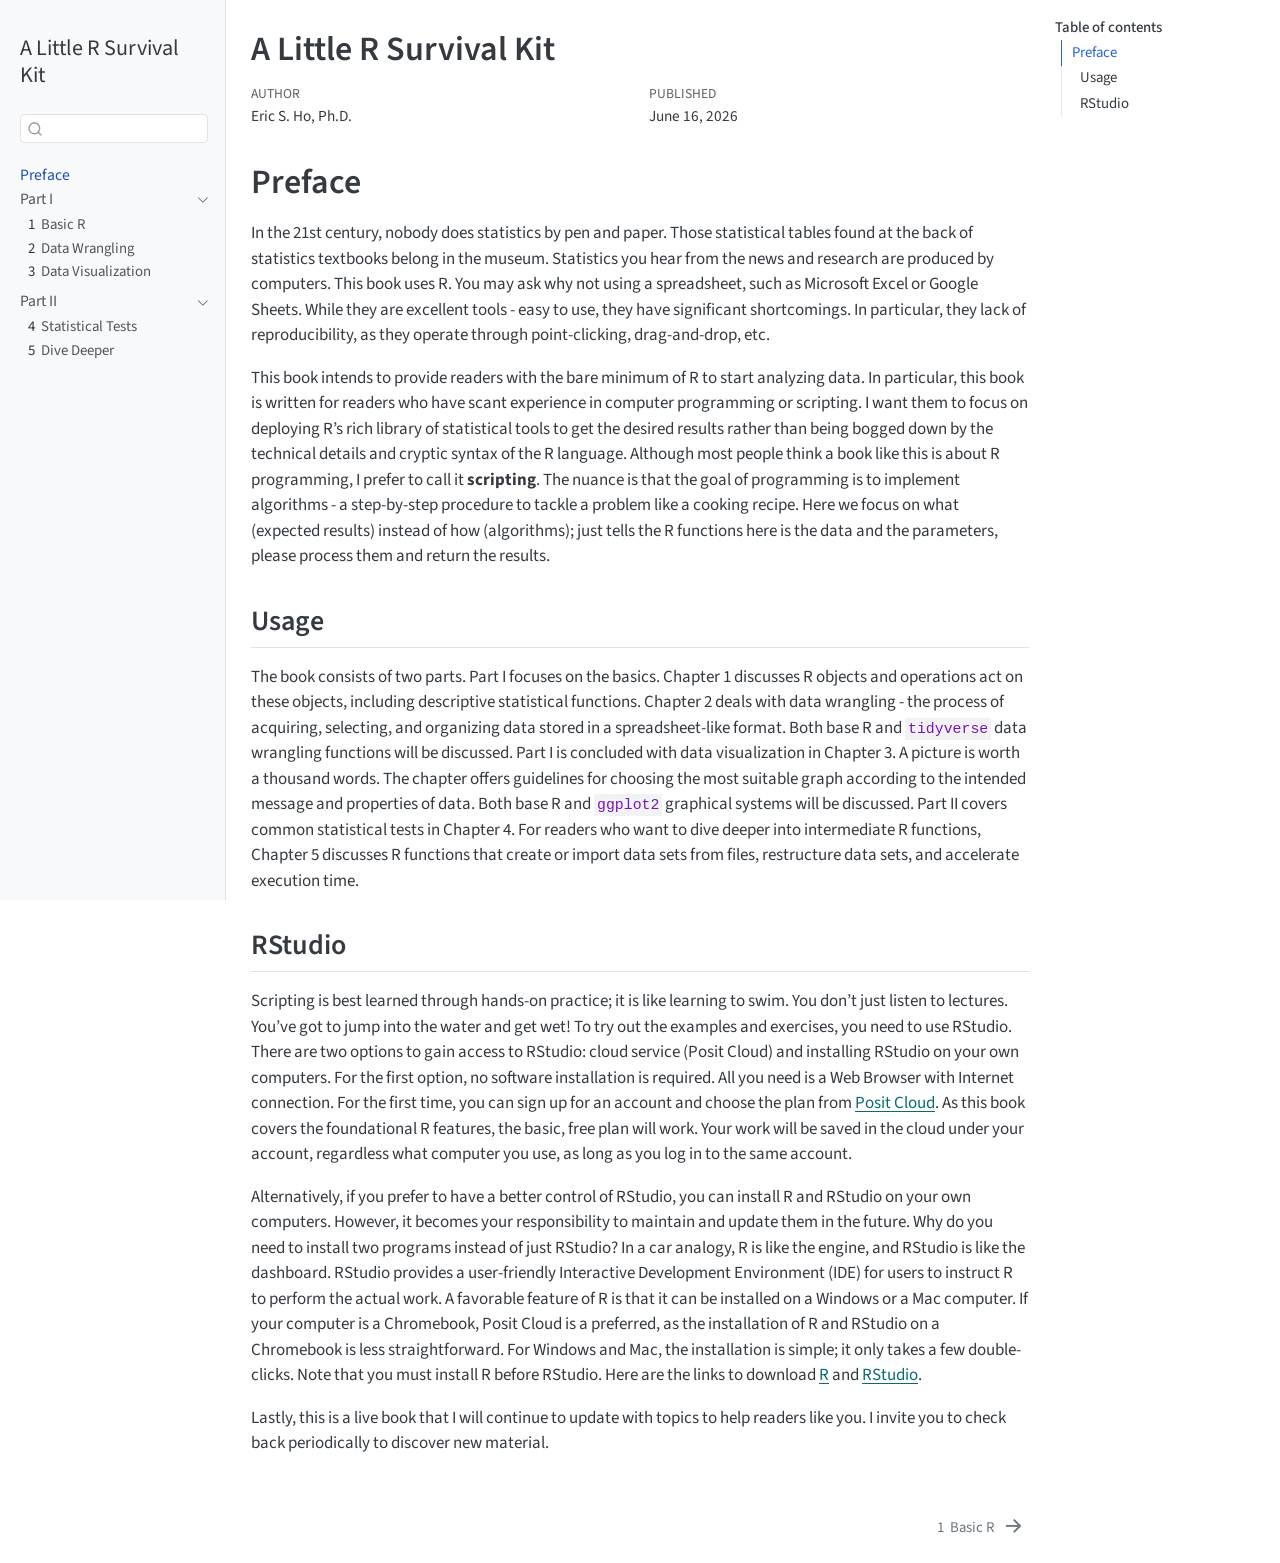
==== docs/index.html @ 144748a4 "Upate chapter 1" ====
<!DOCTYPE html>
<html xmlns="http://www.w3.org/1999/xhtml" lang="en" xml:lang="en"><head>

<meta charset="utf-8">
<meta name="generator" content="quarto-1.8.27">

<meta name="viewport" content="width=device-width, initial-scale=1.0, user-scalable=yes">

<meta name="author" content="Eric S. Ho, Ph.D.">
<meta name="dcterms.date" content="2026-06-16">

<title>A Little R Survival Kit</title>
<style>
code{white-space: pre-wrap;}
span.smallcaps{font-variant: small-caps;}
div.columns{display: flex; gap: min(4vw, 1.5em);}
div.column{flex: auto; overflow-x: auto;}
div.hanging-indent{margin-left: 1.5em; text-indent: -1.5em;}
ul.task-list{list-style: none;}
ul.task-list li input[type="checkbox"] {
  width: 0.8em;
  margin: 0 0.8em 0.2em -1em; /* quarto-specific, see https://github.com/quarto-dev/quarto-cli/issues/4556 */ 
  vertical-align: middle;
}
</style>


<script src="site_libs/quarto-nav/quarto-nav.js"></script>
<script src="site_libs/quarto-nav/headroom.min.js"></script>
<script src="site_libs/clipboard/clipboard.min.js"></script>
<script src="site_libs/quarto-search/autocomplete.umd.js"></script>
<script src="site_libs/quarto-search/fuse.min.js"></script>
<script src="site_libs/quarto-search/quarto-search.js"></script>
<meta name="quarto:offset" content="./">
<link href="./01_Part1_Basic_R.html" rel="next">
<script src="site_libs/quarto-html/quarto.js" type="module"></script>
<script src="site_libs/quarto-html/tabsets/tabsets.js" type="module"></script>
<script src="site_libs/quarto-html/axe/axe-check.js" type="module"></script>
<script src="site_libs/quarto-html/popper.min.js"></script>
<script src="site_libs/quarto-html/tippy.umd.min.js"></script>
<script src="site_libs/quarto-html/anchor.min.js"></script>
<link href="site_libs/quarto-html/tippy.css" rel="stylesheet">
<link href="site_libs/quarto-html/quarto-syntax-highlighting-ed96de9b727972fe78a7b5d16c58bf87.css" rel="stylesheet" id="quarto-text-highlighting-styles">
<script src="site_libs/bootstrap/bootstrap.min.js"></script>
<link href="site_libs/bootstrap/bootstrap-icons.css" rel="stylesheet">
<link href="site_libs/bootstrap/bootstrap-d2a895b5cbb91adc99485585edf1e91f.min.css" rel="stylesheet" append-hash="true" id="quarto-bootstrap" data-mode="light">
<script id="quarto-search-options" type="application/json">{
  "location": "sidebar",
  "copy-button": false,
  "collapse-after": 3,
  "panel-placement": "start",
  "type": "textbox",
  "limit": 50,
  "keyboard-shortcut": [
    "f",
    "/",
    "s"
  ],
  "show-item-context": false,
  "language": {
    "search-no-results-text": "No results",
    "search-matching-documents-text": "matching documents",
    "search-copy-link-title": "Copy link to search",
    "search-hide-matches-text": "Hide additional matches",
    "search-more-match-text": "more match in this document",
    "search-more-matches-text": "more matches in this document",
    "search-clear-button-title": "Clear",
    "search-text-placeholder": "",
    "search-detached-cancel-button-title": "Cancel",
    "search-submit-button-title": "Submit",
    "search-label": "Search"
  }
}</script>


<link rel="stylesheet" href="style.css">
</head>

<body class="nav-sidebar docked quarto-light">

<div id="quarto-search-results"></div>
  <header id="quarto-header" class="headroom fixed-top">
  <nav class="quarto-secondary-nav">
    <div class="container-fluid d-flex">
      <button type="button" class="quarto-btn-toggle btn" data-bs-toggle="collapse" role="button" data-bs-target=".quarto-sidebar-collapse-item" aria-controls="quarto-sidebar" aria-expanded="false" aria-label="Toggle sidebar navigation" onclick="if (window.quartoToggleHeadroom) { window.quartoToggleHeadroom(); }">
        <i class="bi bi-layout-text-sidebar-reverse"></i>
      </button>
        <nav class="quarto-page-breadcrumbs" aria-label="breadcrumb"><ol class="breadcrumb"><li class="breadcrumb-item"><a href="./index.html">Preface</a></li></ol></nav>
        <a class="flex-grow-1" role="navigation" data-bs-toggle="collapse" data-bs-target=".quarto-sidebar-collapse-item" aria-controls="quarto-sidebar" aria-expanded="false" aria-label="Toggle sidebar navigation" onclick="if (window.quartoToggleHeadroom) { window.quartoToggleHeadroom(); }">      
        </a>
      <button type="button" class="btn quarto-search-button" aria-label="Search" onclick="window.quartoOpenSearch();">
        <i class="bi bi-search"></i>
      </button>
    </div>
  </nav>
</header>
<!-- content -->
<div id="quarto-content" class="quarto-container page-columns page-rows-contents page-layout-article">
<!-- sidebar -->
  <nav id="quarto-sidebar" class="sidebar collapse collapse-horizontal quarto-sidebar-collapse-item sidebar-navigation docked overflow-auto">
    <div class="pt-lg-2 mt-2 text-left sidebar-header">
    <div class="sidebar-title mb-0 py-0">
      <a href="./">A Little R Survival Kit</a> 
    </div>
      </div>
        <div class="mt-2 flex-shrink-0 align-items-center">
        <div class="sidebar-search">
        <div id="quarto-search" class="" title="Search"></div>
        </div>
        </div>
    <div class="sidebar-menu-container"> 
    <ul class="list-unstyled mt-1">
        <li class="sidebar-item">
  <div class="sidebar-item-container"> 
  <a href="./index.html" class="sidebar-item-text sidebar-link active">
 <span class="menu-text">Preface</span></a>
  </div>
</li>
        <li class="sidebar-item sidebar-item-section">
      <div class="sidebar-item-container"> 
            <a class="sidebar-item-text sidebar-link text-start" data-bs-toggle="collapse" data-bs-target="#quarto-sidebar-section-1" role="navigation" aria-expanded="true">
 <span class="menu-text">Part I</span></a>
          <a class="sidebar-item-toggle text-start" data-bs-toggle="collapse" data-bs-target="#quarto-sidebar-section-1" role="navigation" aria-expanded="true" aria-label="Toggle section">
            <i class="bi bi-chevron-right ms-2"></i>
          </a> 
      </div>
      <ul id="quarto-sidebar-section-1" class="collapse list-unstyled sidebar-section depth1 show">  
          <li class="sidebar-item">
  <div class="sidebar-item-container"> 
  <a href="./01_Part1_Basic_R.html" class="sidebar-item-text sidebar-link">
 <span class="menu-text"><span class="chapter-number">1</span>&nbsp; <span class="chapter-title">Basic R</span></span></a>
  </div>
</li>
          <li class="sidebar-item">
  <div class="sidebar-item-container"> 
  <a href="./02_Data_Wrangling.html" class="sidebar-item-text sidebar-link">
 <span class="menu-text"><span class="chapter-number">2</span>&nbsp; <span class="chapter-title">Data Wrangling</span></span></a>
  </div>
</li>
          <li class="sidebar-item">
  <div class="sidebar-item-container"> 
  <a href="./03_Data_Visualization.html" class="sidebar-item-text sidebar-link">
 <span class="menu-text"><span class="chapter-number">3</span>&nbsp; <span class="chapter-title">Data Visualization</span></span></a>
  </div>
</li>
      </ul>
  </li>
        <li class="sidebar-item sidebar-item-section">
      <div class="sidebar-item-container"> 
            <a class="sidebar-item-text sidebar-link text-start" data-bs-toggle="collapse" data-bs-target="#quarto-sidebar-section-2" role="navigation" aria-expanded="true">
 <span class="menu-text">Part II</span></a>
          <a class="sidebar-item-toggle text-start" data-bs-toggle="collapse" data-bs-target="#quarto-sidebar-section-2" role="navigation" aria-expanded="true" aria-label="Toggle section">
            <i class="bi bi-chevron-right ms-2"></i>
          </a> 
      </div>
      <ul id="quarto-sidebar-section-2" class="collapse list-unstyled sidebar-section depth1 show">  
          <li class="sidebar-item">
  <div class="sidebar-item-container"> 
  <a href="./04_Statistical_Tests.html" class="sidebar-item-text sidebar-link">
 <span class="menu-text"><span class="chapter-number">4</span>&nbsp; <span class="chapter-title">Statistical Tests</span></span></a>
  </div>
</li>
          <li class="sidebar-item">
  <div class="sidebar-item-container"> 
  <a href="./05_Dive_Deeper.html" class="sidebar-item-text sidebar-link">
 <span class="menu-text"><span class="chapter-number">5</span>&nbsp; <span class="chapter-title">Dive Deeper</span></span></a>
  </div>
</li>
      </ul>
  </li>
    </ul>
    </div>
</nav>
<div id="quarto-sidebar-glass" class="quarto-sidebar-collapse-item" data-bs-toggle="collapse" data-bs-target=".quarto-sidebar-collapse-item"></div>
<!-- margin-sidebar -->
    <div id="quarto-margin-sidebar" class="sidebar margin-sidebar">
        <nav id="TOC" role="doc-toc" class="toc-active">
    <h2 id="toc-title">Table of contents</h2>
   
  <ul>
  <li><a href="#preface" id="toc-preface" class="nav-link active" data-scroll-target="#preface">Preface</a>
  <ul class="collapse">
  <li><a href="#usage" id="toc-usage" class="nav-link" data-scroll-target="#usage">Usage</a></li>
  <li><a href="#rstudio" id="toc-rstudio" class="nav-link" data-scroll-target="#rstudio">RStudio</a></li>
  </ul></li>
  </ul>
</nav>
    </div>
<!-- main -->
<main class="content" id="quarto-document-content">

<header id="title-block-header" class="quarto-title-block default">
<div class="quarto-title">
<h1 class="title">A Little R Survival Kit</h1>
</div>



<div class="quarto-title-meta">

    <div>
    <div class="quarto-title-meta-heading">Author</div>
    <div class="quarto-title-meta-contents">
             <p>Eric S. Ho, Ph.D. </p>
          </div>
  </div>
    
    <div>
    <div class="quarto-title-meta-heading">Published</div>
    <div class="quarto-title-meta-contents">
      <p class="date">June 16, 2026</p>
    </div>
  </div>
  
    
  </div>
  


</header>


<section id="preface" class="level1 unnumbered">
<h1 class="unnumbered">Preface</h1>
<p>In the 21st century, nobody does statistics by pen and paper. Those statistical tables found at the back of statistics textbooks belong in the museum. Statistics you hear from the news and research are produced by computers. This book uses R. You may ask why not using a spreadsheet, such as Microsoft Excel or Google Sheets. While they are excellent tools - easy to use, they have significant shortcomings. In particular, they lack of reproducibility, as they operate through point-clicking, drag-and-drop, etc.</p>
<p>This book intends to provide readers with the bare minimum of R to start analyzing data. In particular, this book is written for readers who have scant experience in computer programming or scripting. I want them to focus on deploying R’s rich library of statistical tools to get the desired results rather than being bogged down by the technical details and cryptic syntax of the R language. Although most people think a book like this is about R programming, I prefer to call it <strong>scripting</strong>. The nuance is that the goal of programming is to implement algorithms - a step-by-step procedure to tackle a problem like a cooking recipe. Here we focus on what (expected results) instead of how (algorithms); just tells the R functions here is the data and the parameters, please process them and return the results.</p>
<section id="usage" class="level2 unnumbered">
<h2 class="unnumbered anchored" data-anchor-id="usage">Usage</h2>
<p>The book consists of two parts. Part I focuses on the basics. Chapter 1 discusses R objects and operations act on these objects, including descriptive statistical functions. Chapter 2 deals with data wrangling - the process of acquiring, selecting, and organizing data stored in a spreadsheet-like format. Both base R and <code>tidyverse</code> data wrangling functions will be discussed. Part I is concluded with data visualization in Chapter 3. A picture is worth a thousand words. The chapter offers guidelines for choosing the most suitable graph according to the intended message and properties of data. Both base R and <code>ggplot2</code> graphical systems will be discussed. Part II covers common statistical tests in Chapter 4. For readers who want to dive deeper into intermediate R functions, Chapter 5 discusses R functions that create or import data sets from files, restructure data sets, and accelerate execution time.</p>
</section>
<section id="rstudio" class="level2 unnumbered">
<h2 class="unnumbered anchored" data-anchor-id="rstudio">RStudio</h2>
<p>Scripting is best learned through hands-on practice; it is like learning to swim. You don’t just listen to lectures. You’ve got to jump into the water and get wet! To try out the examples and exercises, you need to use RStudio. There are two options to gain access to RStudio: cloud service (Posit Cloud) and installing RStudio on your own computers. For the first option, no software installation is required. All you need is a Web Browser with Internet connection. For the first time, you can sign up for an account and choose the plan from <a href="https://posit.cloud/plans?utm_source=Website&amp;utm_medium=IDE_Download">Posit Cloud</a>. As this book covers the foundational R features, the basic, free plan will work. Your work will be saved in the cloud under your account, regardless what computer you use, as long as you log in to the same account.</p>
<p>Alternatively, if you prefer to have a better control of RStudio, you can install R and RStudio on your own computers. However, it becomes your responsibility to maintain and update them in the future. Why do you need to install two programs instead of just RStudio? In a car analogy, R is like the engine, and RStudio is like the dashboard. RStudio provides a user-friendly Interactive Development Environment (IDE) for users to instruct R to perform the actual work. A favorable feature of R is that it can be installed on a Windows or a Mac computer. If your computer is a Chromebook, Posit Cloud is a preferred, as the installation of R and RStudio on a Chromebook is less straightforward. For Windows and Mac, the installation is simple; it only takes a few double-clicks. Note that you must install R before RStudio. Here are the links to download <a href="https://cran.r-project.org/">R</a> and <a href="https://posit.co/download/rstudio-desktop/">RStudio</a>.</p>
<p>Lastly, this is a live book that I will continue to update with topics to help readers like you. I invite you to check back periodically to discover new material.</p>
<!--
Must include the follow R block; otherwise BookDown Build will not create missing files, e.g., packages.bib.
-->
<!-- to turn on verbose debugging -->


</section>
</section>

</main> <!-- /main -->
<script id="quarto-html-after-body" type="application/javascript">
  window.document.addEventListener("DOMContentLoaded", function (event) {
    const icon = "";
    const anchorJS = new window.AnchorJS();
    anchorJS.options = {
      placement: 'right',
      icon: icon
    };
    anchorJS.add('.anchored');
    const isCodeAnnotation = (el) => {
      for (const clz of el.classList) {
        if (clz.startsWith('code-annotation-')) {                     
          return true;
        }
      }
      return false;
    }
    const onCopySuccess = function(e) {
      // button target
      const button = e.trigger;
      // don't keep focus
      button.blur();
      // flash "checked"
      button.classList.add('code-copy-button-checked');
      var currentTitle = button.getAttribute("title");
      button.setAttribute("title", "Copied!");
      let tooltip;
      if (window.bootstrap) {
        button.setAttribute("data-bs-toggle", "tooltip");
        button.setAttribute("data-bs-placement", "left");
        button.setAttribute("data-bs-title", "Copied!");
        tooltip = new bootstrap.Tooltip(button, 
          { trigger: "manual", 
            customClass: "code-copy-button-tooltip",
            offset: [0, -8]});
        tooltip.show();    
      }
      setTimeout(function() {
        if (tooltip) {
          tooltip.hide();
          button.removeAttribute("data-bs-title");
          button.removeAttribute("data-bs-toggle");
          button.removeAttribute("data-bs-placement");
        }
        button.setAttribute("title", currentTitle);
        button.classList.remove('code-copy-button-checked');
      }, 1000);
      // clear code selection
      e.clearSelection();
    }
    const getTextToCopy = function(trigger) {
      const outerScaffold = trigger.parentElement.cloneNode(true);
      const codeEl = outerScaffold.querySelector('code');
      for (const childEl of codeEl.children) {
        if (isCodeAnnotation(childEl)) {
          childEl.remove();
        }
      }
      return codeEl.innerText;
    }
    const clipboard = new window.ClipboardJS('.code-copy-button:not([data-in-quarto-modal])', {
      text: getTextToCopy
    });
    clipboard.on('success', onCopySuccess);
    if (window.document.getElementById('quarto-embedded-source-code-modal')) {
      const clipboardModal = new window.ClipboardJS('.code-copy-button[data-in-quarto-modal]', {
        text: getTextToCopy,
        container: window.document.getElementById('quarto-embedded-source-code-modal')
      });
      clipboardModal.on('success', onCopySuccess);
    }
      var localhostRegex = new RegExp(/^(?:http|https):\/\/localhost\:?[0-9]*\//);
      var mailtoRegex = new RegExp(/^mailto:/);
        var filterRegex = new RegExp('/' + window.location.host + '/');
      var isInternal = (href) => {
          return filterRegex.test(href) || localhostRegex.test(href) || mailtoRegex.test(href);
      }
      // Inspect non-navigation links and adorn them if external
     var links = window.document.querySelectorAll('a[href]:not(.nav-link):not(.navbar-brand):not(.toc-action):not(.sidebar-link):not(.sidebar-item-toggle):not(.pagination-link):not(.no-external):not([aria-hidden]):not(.dropdown-item):not(.quarto-navigation-tool):not(.about-link)');
      for (var i=0; i<links.length; i++) {
        const link = links[i];
        if (!isInternal(link.href)) {
          // undo the damage that might have been done by quarto-nav.js in the case of
          // links that we want to consider external
          if (link.dataset.originalHref !== undefined) {
            link.href = link.dataset.originalHref;
          }
            // target, if specified
            link.setAttribute("target", "_blank");
            if (link.getAttribute("rel") === null) {
              link.setAttribute("rel", "noopener");
            }
        }
      }
    function tippyHover(el, contentFn, onTriggerFn, onUntriggerFn) {
      const config = {
        allowHTML: true,
        maxWidth: 500,
        delay: 100,
        arrow: false,
        appendTo: function(el) {
            return el.parentElement;
        },
        interactive: true,
        interactiveBorder: 10,
        theme: 'quarto',
        placement: 'bottom-start',
      };
      if (contentFn) {
        config.content = contentFn;
      }
      if (onTriggerFn) {
        config.onTrigger = onTriggerFn;
      }
      if (onUntriggerFn) {
        config.onUntrigger = onUntriggerFn;
      }
      window.tippy(el, config); 
    }
    const noterefs = window.document.querySelectorAll('a[role="doc-noteref"]');
    for (var i=0; i<noterefs.length; i++) {
      const ref = noterefs[i];
      tippyHover(ref, function() {
        // use id or data attribute instead here
        let href = ref.getAttribute('data-footnote-href') || ref.getAttribute('href');
        try { href = new URL(href).hash; } catch {}
        const id = href.replace(/^#\/?/, "");
        const note = window.document.getElementById(id);
        if (note) {
          return note.innerHTML;
        } else {
          return "";
        }
      });
    }
    const xrefs = window.document.querySelectorAll('a.quarto-xref');
    const processXRef = (id, note) => {
      // Strip column container classes
      const stripColumnClz = (el) => {
        el.classList.remove("page-full", "page-columns");
        if (el.children) {
          for (const child of el.children) {
            stripColumnClz(child);
          }
        }
      }
      stripColumnClz(note)
      if (id === null || id.startsWith('sec-')) {
        // Special case sections, only their first couple elements
        const container = document.createElement("div");
        if (note.children && note.children.length > 2) {
          container.appendChild(note.children[0].cloneNode(true));
          for (let i = 1; i < note.children.length; i++) {
            const child = note.children[i];
            if (child.tagName === "P" && child.innerText === "") {
              continue;
            } else {
              container.appendChild(child.cloneNode(true));
              break;
            }
          }
          if (window.Quarto?.typesetMath) {
            window.Quarto.typesetMath(container);
          }
          return container.innerHTML
        } else {
          if (window.Quarto?.typesetMath) {
            window.Quarto.typesetMath(note);
          }
          return note.innerHTML;
        }
      } else {
        // Remove any anchor links if they are present
        const anchorLink = note.querySelector('a.anchorjs-link');
        if (anchorLink) {
          anchorLink.remove();
        }
        if (window.Quarto?.typesetMath) {
          window.Quarto.typesetMath(note);
        }
        if (note.classList.contains("callout")) {
          return note.outerHTML;
        } else {
          return note.innerHTML;
        }
      }
    }
    for (var i=0; i<xrefs.length; i++) {
      const xref = xrefs[i];
      tippyHover(xref, undefined, function(instance) {
        instance.disable();
        let url = xref.getAttribute('href');
        let hash = undefined; 
        if (url.startsWith('#')) {
          hash = url;
        } else {
          try { hash = new URL(url).hash; } catch {}
        }
        if (hash) {
          const id = hash.replace(/^#\/?/, "");
          const note = window.document.getElementById(id);
          if (note !== null) {
            try {
              const html = processXRef(id, note.cloneNode(true));
              instance.setContent(html);
            } finally {
              instance.enable();
              instance.show();
            }
          } else {
            // See if we can fetch this
            fetch(url.split('#')[0])
            .then(res => res.text())
            .then(html => {
              const parser = new DOMParser();
              const htmlDoc = parser.parseFromString(html, "text/html");
              const note = htmlDoc.getElementById(id);
              if (note !== null) {
                const html = processXRef(id, note);
                instance.setContent(html);
              } 
            }).finally(() => {
              instance.enable();
              instance.show();
            });
          }
        } else {
          // See if we can fetch a full url (with no hash to target)
          // This is a special case and we should probably do some content thinning / targeting
          fetch(url)
          .then(res => res.text())
          .then(html => {
            const parser = new DOMParser();
            const htmlDoc = parser.parseFromString(html, "text/html");
            const note = htmlDoc.querySelector('main.content');
            if (note !== null) {
              // This should only happen for chapter cross references
              // (since there is no id in the URL)
              // remove the first header
              if (note.children.length > 0 && note.children[0].tagName === "HEADER") {
                note.children[0].remove();
              }
              const html = processXRef(null, note);
              instance.setContent(html);
            } 
          }).finally(() => {
            instance.enable();
            instance.show();
          });
        }
      }, function(instance) {
      });
    }
        let selectedAnnoteEl;
        const selectorForAnnotation = ( cell, annotation) => {
          let cellAttr = 'data-code-cell="' + cell + '"';
          let lineAttr = 'data-code-annotation="' +  annotation + '"';
          const selector = 'span[' + cellAttr + '][' + lineAttr + ']';
          return selector;
        }
        const selectCodeLines = (annoteEl) => {
          const doc = window.document;
          const targetCell = annoteEl.getAttribute("data-target-cell");
          const targetAnnotation = annoteEl.getAttribute("data-target-annotation");
          const annoteSpan = window.document.querySelector(selectorForAnnotation(targetCell, targetAnnotation));
          const lines = annoteSpan.getAttribute("data-code-lines").split(",");
          const lineIds = lines.map((line) => {
            return targetCell + "-" + line;
          })
          let top = null;
          let height = null;
          let parent = null;
          if (lineIds.length > 0) {
              //compute the position of the single el (top and bottom and make a div)
              const el = window.document.getElementById(lineIds[0]);
              top = el.offsetTop;
              height = el.offsetHeight;
              parent = el.parentElement.parentElement;
            if (lineIds.length > 1) {
              const lastEl = window.document.getElementById(lineIds[lineIds.length - 1]);
              const bottom = lastEl.offsetTop + lastEl.offsetHeight;
              height = bottom - top;
            }
            if (top !== null && height !== null && parent !== null) {
              // cook up a div (if necessary) and position it 
              let div = window.document.getElementById("code-annotation-line-highlight");
              if (div === null) {
                div = window.document.createElement("div");
                div.setAttribute("id", "code-annotation-line-highlight");
                div.style.position = 'absolute';
                parent.appendChild(div);
              }
              div.style.top = top - 2 + "px";
              div.style.height = height + 4 + "px";
              div.style.left = 0;
              let gutterDiv = window.document.getElementById("code-annotation-line-highlight-gutter");
              if (gutterDiv === null) {
                gutterDiv = window.document.createElement("div");
                gutterDiv.setAttribute("id", "code-annotation-line-highlight-gutter");
                gutterDiv.style.position = 'absolute';
                const codeCell = window.document.getElementById(targetCell);
                const gutter = codeCell.querySelector('.code-annotation-gutter');
                gutter.appendChild(gutterDiv);
              }
              gutterDiv.style.top = top - 2 + "px";
              gutterDiv.style.height = height + 4 + "px";
            }
            selectedAnnoteEl = annoteEl;
          }
        };
        const unselectCodeLines = () => {
          const elementsIds = ["code-annotation-line-highlight", "code-annotation-line-highlight-gutter"];
          elementsIds.forEach((elId) => {
            const div = window.document.getElementById(elId);
            if (div) {
              div.remove();
            }
          });
          selectedAnnoteEl = undefined;
        };
          // Handle positioning of the toggle
      window.addEventListener(
        "resize",
        throttle(() => {
          elRect = undefined;
          if (selectedAnnoteEl) {
            selectCodeLines(selectedAnnoteEl);
          }
        }, 10)
      );
      function throttle(fn, ms) {
      let throttle = false;
      let timer;
        return (...args) => {
          if(!throttle) { // first call gets through
              fn.apply(this, args);
              throttle = true;
          } else { // all the others get throttled
              if(timer) clearTimeout(timer); // cancel #2
              timer = setTimeout(() => {
                fn.apply(this, args);
                timer = throttle = false;
              }, ms);
          }
        };
      }
        // Attach click handler to the DT
        const annoteDls = window.document.querySelectorAll('dt[data-target-cell]');
        for (const annoteDlNode of annoteDls) {
          annoteDlNode.addEventListener('click', (event) => {
            const clickedEl = event.target;
            if (clickedEl !== selectedAnnoteEl) {
              unselectCodeLines();
              const activeEl = window.document.querySelector('dt[data-target-cell].code-annotation-active');
              if (activeEl) {
                activeEl.classList.remove('code-annotation-active');
              }
              selectCodeLines(clickedEl);
              clickedEl.classList.add('code-annotation-active');
            } else {
              // Unselect the line
              unselectCodeLines();
              clickedEl.classList.remove('code-annotation-active');
            }
          });
        }
    const findCites = (el) => {
      const parentEl = el.parentElement;
      if (parentEl) {
        const cites = parentEl.dataset.cites;
        if (cites) {
          return {
            el,
            cites: cites.split(' ')
          };
        } else {
          return findCites(el.parentElement)
        }
      } else {
        return undefined;
      }
    };
    var bibliorefs = window.document.querySelectorAll('a[role="doc-biblioref"]');
    for (var i=0; i<bibliorefs.length; i++) {
      const ref = bibliorefs[i];
      const citeInfo = findCites(ref);
      if (citeInfo) {
        tippyHover(citeInfo.el, function() {
          var popup = window.document.createElement('div');
          citeInfo.cites.forEach(function(cite) {
            var citeDiv = window.document.createElement('div');
            citeDiv.classList.add('hanging-indent');
            citeDiv.classList.add('csl-entry');
            var biblioDiv = window.document.getElementById('ref-' + cite);
            if (biblioDiv) {
              citeDiv.innerHTML = biblioDiv.innerHTML;
            }
            popup.appendChild(citeDiv);
          });
          return popup.innerHTML;
        });
      }
    }
  });
  </script>
<nav class="page-navigation">
  <div class="nav-page nav-page-previous">
  </div>
  <div class="nav-page nav-page-next">
      <a href="./01_Part1_Basic_R.html" class="pagination-link" aria-label="Basic R">
        <span class="nav-page-text"><span class="chapter-number">1</span>&nbsp; <span class="chapter-title">Basic R</span></span> <i class="bi bi-arrow-right-short"></i>
      </a>
  </div>
</nav>
</div> <!-- /content -->




</body></html>
---- docs/site_libs/quarto-html/tippy.css ----
.tippy-box[data-animation=fade][data-state=hidden]{opacity:0}[data-tippy-root]{max-width:calc(100vw - 10px)}.tippy-box{position:relative;background-color:#333;color:#fff;border-radius:4px;font-size:14px;line-height:1.4;white-space:normal;outline:0;transition-property:transform,visibility,opacity}.tippy-box[data-placement^=top]>.tippy-arrow{bottom:0}.tippy-box[data-placement^=top]>.tippy-arrow:before{bottom:-7px;left:0;border-width:8px 8px 0;border-top-color:initial;transform-origin:center top}.tippy-box[data-placement^=bottom]>.tippy-arrow{top:0}.tippy-box[data-placement^=bottom]>.tippy-arrow:before{top:-7px;left:0;border-width:0 8px 8px;border-bottom-color:initial;transform-origin:center bottom}.tippy-box[data-placement^=left]>.tippy-arrow{right:0}.tippy-box[data-placement^=left]>.tippy-arrow:before{border-width:8px 0 8px 8px;border-left-color:initial;right:-7px;transform-origin:center left}.tippy-box[data-placement^=right]>.tippy-arrow{left:0}.tippy-box[data-placement^=right]>.tippy-arrow:before{left:-7px;border-width:8px 8px 8px 0;border-right-color:initial;transform-origin:center right}.tippy-box[data-inertia][data-state=visible]{transition-timing-function:cubic-bezier(.54,1.5,.38,1.11)}.tippy-arrow{width:16px;height:16px;color:#333}.tippy-arrow:before{content:"";position:absolute;border-color:transparent;border-style:solid}.tippy-content{position:relative;padding:5px 9px;z-index:1}
---- docs/site_libs/quarto-html/quarto-syntax-highlighting-ed96de9b727972fe78a7b5d16c58bf87.css ----
/* quarto syntax highlight colors */
:root {
  --quarto-hl-ot-color: #003B4F;
  --quarto-hl-at-color: #657422;
  --quarto-hl-ss-color: #20794D;
  --quarto-hl-an-color: #5E5E5E;
  --quarto-hl-fu-color: #4758AB;
  --quarto-hl-st-color: #20794D;
  --quarto-hl-cf-color: #003B4F;
  --quarto-hl-op-color: #5E5E5E;
  --quarto-hl-er-color: #AD0000;
  --quarto-hl-bn-color: #AD0000;
  --quarto-hl-al-color: #AD0000;
  --quarto-hl-va-color: #111111;
  --quarto-hl-bu-color: inherit;
  --quarto-hl-ex-color: inherit;
  --quarto-hl-pp-color: #AD0000;
  --quarto-hl-in-color: #5E5E5E;
  --quarto-hl-vs-color: #20794D;
  --quarto-hl-wa-color: #5E5E5E;
  --quarto-hl-do-color: #5E5E5E;
  --quarto-hl-im-color: #00769E;
  --quarto-hl-ch-color: #20794D;
  --quarto-hl-dt-color: #AD0000;
  --quarto-hl-fl-color: #AD0000;
  --quarto-hl-co-color: #5E5E5E;
  --quarto-hl-cv-color: #5E5E5E;
  --quarto-hl-cn-color: #8f5902;
  --quarto-hl-sc-color: #5E5E5E;
  --quarto-hl-dv-color: #AD0000;
  --quarto-hl-kw-color: #003B4F;
}

/* other quarto variables */
:root {
  --quarto-font-monospace: SFMono-Regular, Menlo, Monaco, Consolas, "Liberation Mono", "Courier New", monospace;
}

/* syntax highlight based on Pandoc's rules */
pre > code.sourceCode > span {
  color: #003B4F;
}

code.sourceCode > span {
  color: #003B4F;
}

div.sourceCode,
div.sourceCode pre.sourceCode {
  color: #003B4F;
}

/* Normal */
code span {
  color: #003B4F;
}

/* Alert */
code span.al {
  color: #AD0000;
  font-style: inherit;
}

/* Annotation */
code span.an {
  color: #5E5E5E;
  font-style: inherit;
}

/* Attribute */
code span.at {
  color: #657422;
  font-style: inherit;
}

/* BaseN */
code span.bn {
  color: #AD0000;
  font-style: inherit;
}

/* BuiltIn */
code span.bu {
  font-style: inherit;
}

/* ControlFlow */
code span.cf {
  color: #003B4F;
  font-weight: bold;
  font-style: inherit;
}

/* Char */
code span.ch {
  color: #20794D;
  font-style: inherit;
}

/* Constant */
code span.cn {
  color: #8f5902;
  font-style: inherit;
}

/* Comment */
code span.co {
  color: #5E5E5E;
  font-style: inherit;
}

/* CommentVar */
code span.cv {
  color: #5E5E5E;
  font-style: italic;
}

/* Documentation */
code span.do {
  color: #5E5E5E;
  font-style: italic;
}

/* DataType */
code span.dt {
  color: #AD0000;
  font-style: inherit;
}

/* DecVal */
code span.dv {
  color: #AD0000;
  font-style: inherit;
}

/* Error */
code span.er {
  color: #AD0000;
  font-style: inherit;
}

/* Extension */
code span.ex {
  font-style: inherit;
}

/* Float */
code span.fl {
  color: #AD0000;
  font-style: inherit;
}

/* Function */
code span.fu {
  color: #4758AB;
  font-style: inherit;
}

/* Import */
code span.im {
  color: #00769E;
  font-style: inherit;
}

/* Information */
code span.in {
  color: #5E5E5E;
  font-style: inherit;
}

/* Keyword */
code span.kw {
  color: #003B4F;
  font-weight: bold;
  font-style: inherit;
}

/* Operator */
code span.op {
  color: #5E5E5E;
  font-style: inherit;
}

/* Other */
code span.ot {
  color: #003B4F;
  font-style: inherit;
}

/* Preprocessor */
code span.pp {
  color: #AD0000;
  font-style: inherit;
}

/* SpecialChar */
code span.sc {
  color: #5E5E5E;
  font-style: inherit;
}

/* SpecialString */
code span.ss {
  color: #20794D;
  font-style: inherit;
}

/* String */
code span.st {
  color: #20794D;
  font-style: inherit;
}

/* Variable */
code span.va {
  color: #111111;
  font-style: inherit;
}

/* VerbatimString */
code span.vs {
  color: #20794D;
  font-style: inherit;
}

/* Warning */
code span.wa {
  color: #5E5E5E;
  font-style: italic;
}

.prevent-inlining {
  content: "</";
}

/*# sourceMappingURL=0920dd6d7437995b8cdf7429764427b1.css.map */
---- docs/style.css ----
p.caption {
  color: #777;
  margin-top: 10px;
}
p code {
  white-space: inherit;
}
pre {
  word-break: normal;
  word-wrap: normal;
}
pre code {
  white-space: inherit;
}
figcaption, .figure-caption {
  font-size: 1.2rem !important;
  line-height: 1.5;
}
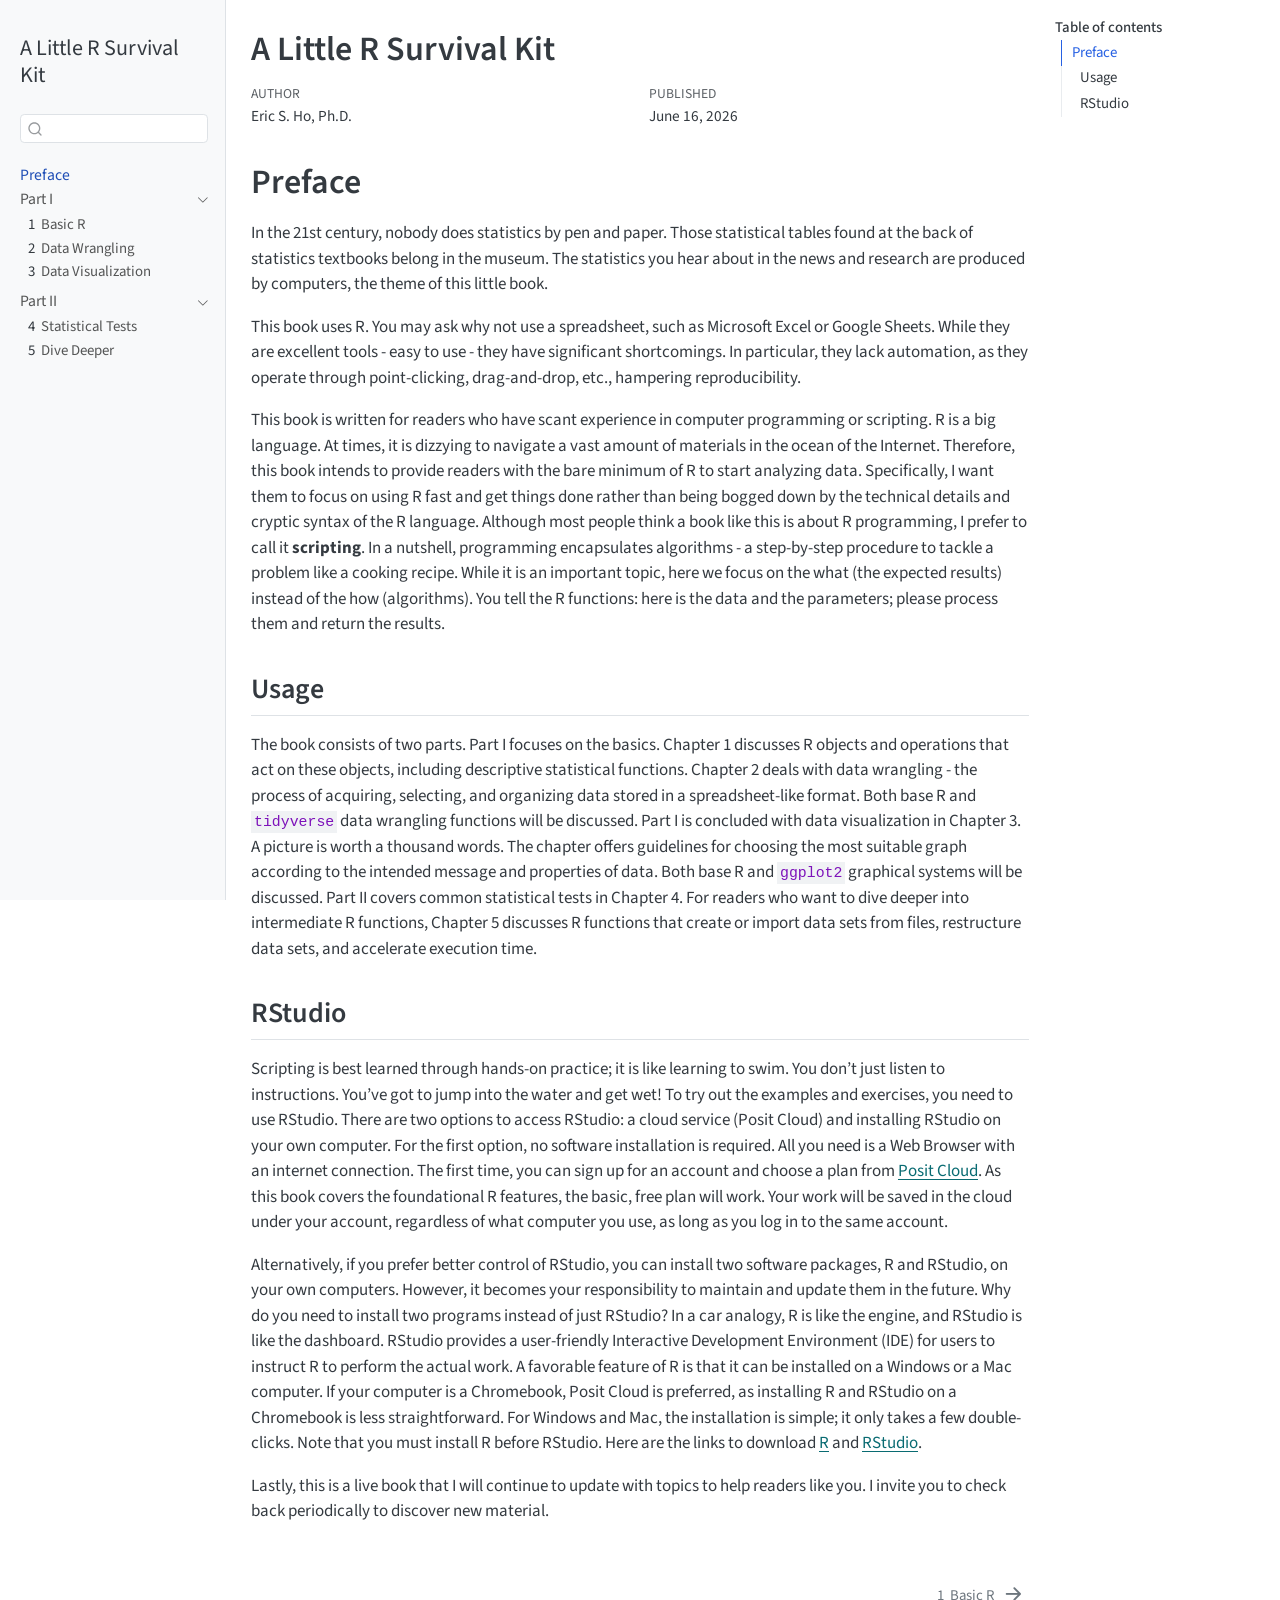
==== commit 5957f032: "Update preface,ch1,2" ====
--- a/docs/index.html
+++ b/docs/index.html
@@ -222,16 +222,17 @@
 
 <section id="preface" class="level1 unnumbered">
 <h1 class="unnumbered">Preface</h1>
-<p>In the 21st century, nobody does statistics by pen and paper. Those statistical tables found at the back of statistics textbooks belong in the museum. Statistics you hear from the news and research are produced by computers. This book uses R. You may ask why not using a spreadsheet, such as Microsoft Excel or Google Sheets. While they are excellent tools - easy to use, they have significant shortcomings. In particular, they lack of reproducibility, as they operate through point-clicking, drag-and-drop, etc.</p>
-<p>This book intends to provide readers with the bare minimum of R to start analyzing data. In particular, this book is written for readers who have scant experience in computer programming or scripting. I want them to focus on deploying R’s rich library of statistical tools to get the desired results rather than being bogged down by the technical details and cryptic syntax of the R language. Although most people think a book like this is about R programming, I prefer to call it <strong>scripting</strong>. The nuance is that the goal of programming is to implement algorithms - a step-by-step procedure to tackle a problem like a cooking recipe. Here we focus on what (expected results) instead of how (algorithms); just tells the R functions here is the data and the parameters, please process them and return the results.</p>
+<p>In the 21st century, nobody does statistics by pen and paper. Those statistical tables found at the back of statistics textbooks belong in the museum. The statistics you hear about in the news and research are produced by computers, the theme of this little book.</p>
+<p>This book uses R. You may ask why not use a spreadsheet, such as Microsoft Excel or Google Sheets. While they are excellent tools - easy to use - they have significant shortcomings. In particular, they lack automation, as they operate through point-clicking, drag-and-drop, etc., hampering reproducibility.</p>
+<p>This book is written for readers who have scant experience in computer programming or scripting. R is a big language. At times, it is dizzying to navigate a vast amount of materials in the ocean of the Internet. Therefore, this book intends to provide readers with the bare minimum of R to start analyzing data. Specifically, I want them to focus on using R fast and get things done rather than being bogged down by the technical details and cryptic syntax of the R language. Although most people think a book like this is about R programming, I prefer to call it <strong>scripting</strong>. In a nutshell, programming encapsulates algorithms - a step-by-step procedure to tackle a problem like a cooking recipe. While it is an important topic, here we focus on the what (the expected results) instead of the how (algorithms). You tell the R functions: here is the data and the parameters; please process them and return the results.</p>
 <section id="usage" class="level2 unnumbered">
 <h2 class="unnumbered anchored" data-anchor-id="usage">Usage</h2>
-<p>The book consists of two parts. Part I focuses on the basics. Chapter 1 discusses R objects and operations act on these objects, including descriptive statistical functions. Chapter 2 deals with data wrangling - the process of acquiring, selecting, and organizing data stored in a spreadsheet-like format. Both base R and <code>tidyverse</code> data wrangling functions will be discussed. Part I is concluded with data visualization in Chapter 3. A picture is worth a thousand words. The chapter offers guidelines for choosing the most suitable graph according to the intended message and properties of data. Both base R and <code>ggplot2</code> graphical systems will be discussed. Part II covers common statistical tests in Chapter 4. For readers who want to dive deeper into intermediate R functions, Chapter 5 discusses R functions that create or import data sets from files, restructure data sets, and accelerate execution time.</p>
+<p>The book consists of two parts. Part I focuses on the basics. Chapter 1 discusses R objects and operations that act on these objects, including descriptive statistical functions. Chapter 2 deals with data wrangling - the process of acquiring, selecting, and organizing data stored in a spreadsheet-like format. Both base R and <code>tidyverse</code> data wrangling functions will be discussed. Part I is concluded with data visualization in Chapter 3. A picture is worth a thousand words. The chapter offers guidelines for choosing the most suitable graph according to the intended message and properties of data. Both base R and <code>ggplot2</code> graphical systems will be discussed. Part II covers common statistical tests in Chapter 4. For readers who want to dive deeper into intermediate R functions, Chapter 5 discusses R functions that create or import data sets from files, restructure data sets, and accelerate execution time.</p>
 </section>
 <section id="rstudio" class="level2 unnumbered">
 <h2 class="unnumbered anchored" data-anchor-id="rstudio">RStudio</h2>
-<p>Scripting is best learned through hands-on practice; it is like learning to swim. You don’t just listen to lectures. You’ve got to jump into the water and get wet! To try out the examples and exercises, you need to use RStudio. There are two options to gain access to RStudio: cloud service (Posit Cloud) and installing RStudio on your own computers. For the first option, no software installation is required. All you need is a Web Browser with Internet connection. For the first time, you can sign up for an account and choose the plan from <a href="https://posit.cloud/plans?utm_source=Website&amp;utm_medium=IDE_Download">Posit Cloud</a>. As this book covers the foundational R features, the basic, free plan will work. Your work will be saved in the cloud under your account, regardless what computer you use, as long as you log in to the same account.</p>
-<p>Alternatively, if you prefer to have a better control of RStudio, you can install R and RStudio on your own computers. However, it becomes your responsibility to maintain and update them in the future. Why do you need to install two programs instead of just RStudio? In a car analogy, R is like the engine, and RStudio is like the dashboard. RStudio provides a user-friendly Interactive Development Environment (IDE) for users to instruct R to perform the actual work. A favorable feature of R is that it can be installed on a Windows or a Mac computer. If your computer is a Chromebook, Posit Cloud is a preferred, as the installation of R and RStudio on a Chromebook is less straightforward. For Windows and Mac, the installation is simple; it only takes a few double-clicks. Note that you must install R before RStudio. Here are the links to download <a href="https://cran.r-project.org/">R</a> and <a href="https://posit.co/download/rstudio-desktop/">RStudio</a>.</p>
+<p>Scripting is best learned through hands-on practice; it is like learning to swim. You don’t just listen to instructions. You’ve got to jump into the water and get wet! To try out the examples and exercises, you need to use RStudio. There are two options to access RStudio: a cloud service (Posit Cloud) and installing RStudio on your own computer. For the first option, no software installation is required. All you need is a Web Browser with an internet connection. The first time, you can sign up for an account and choose a plan from <a href="https://posit.cloud/plans?utm_source=Website&amp;utm_medium=IDE_Download">Posit Cloud</a>. As this book covers the foundational R features, the basic, free plan will work. Your work will be saved in the cloud under your account, regardless of what computer you use, as long as you log in to the same account.</p>
+<p>Alternatively, if you prefer better control of RStudio, you can install two software packages, R and RStudio, on your own computers. However, it becomes your responsibility to maintain and update them in the future. Why do you need to install two programs instead of just RStudio? In a car analogy, R is like the engine, and RStudio is like the dashboard. RStudio provides a user-friendly Interactive Development Environment (IDE) for users to instruct R to perform the actual work. A favorable feature of R is that it can be installed on a Windows or a Mac computer. If your computer is a Chromebook, Posit Cloud is preferred, as installing R and RStudio on a Chromebook is less straightforward. For Windows and Mac, the installation is simple; it only takes a few double-clicks. Note that you must install R before RStudio. Here are the links to download <a href="https://cran.r-project.org/">R</a> and <a href="https://posit.co/download/rstudio-desktop/">RStudio</a>.</p>
 <p>Lastly, this is a live book that I will continue to update with topics to help readers like you. I invite you to check back periodically to discover new material.</p>
 <!--
 Must include the follow R block; otherwise BookDown Build will not create missing files, e.g., packages.bib.
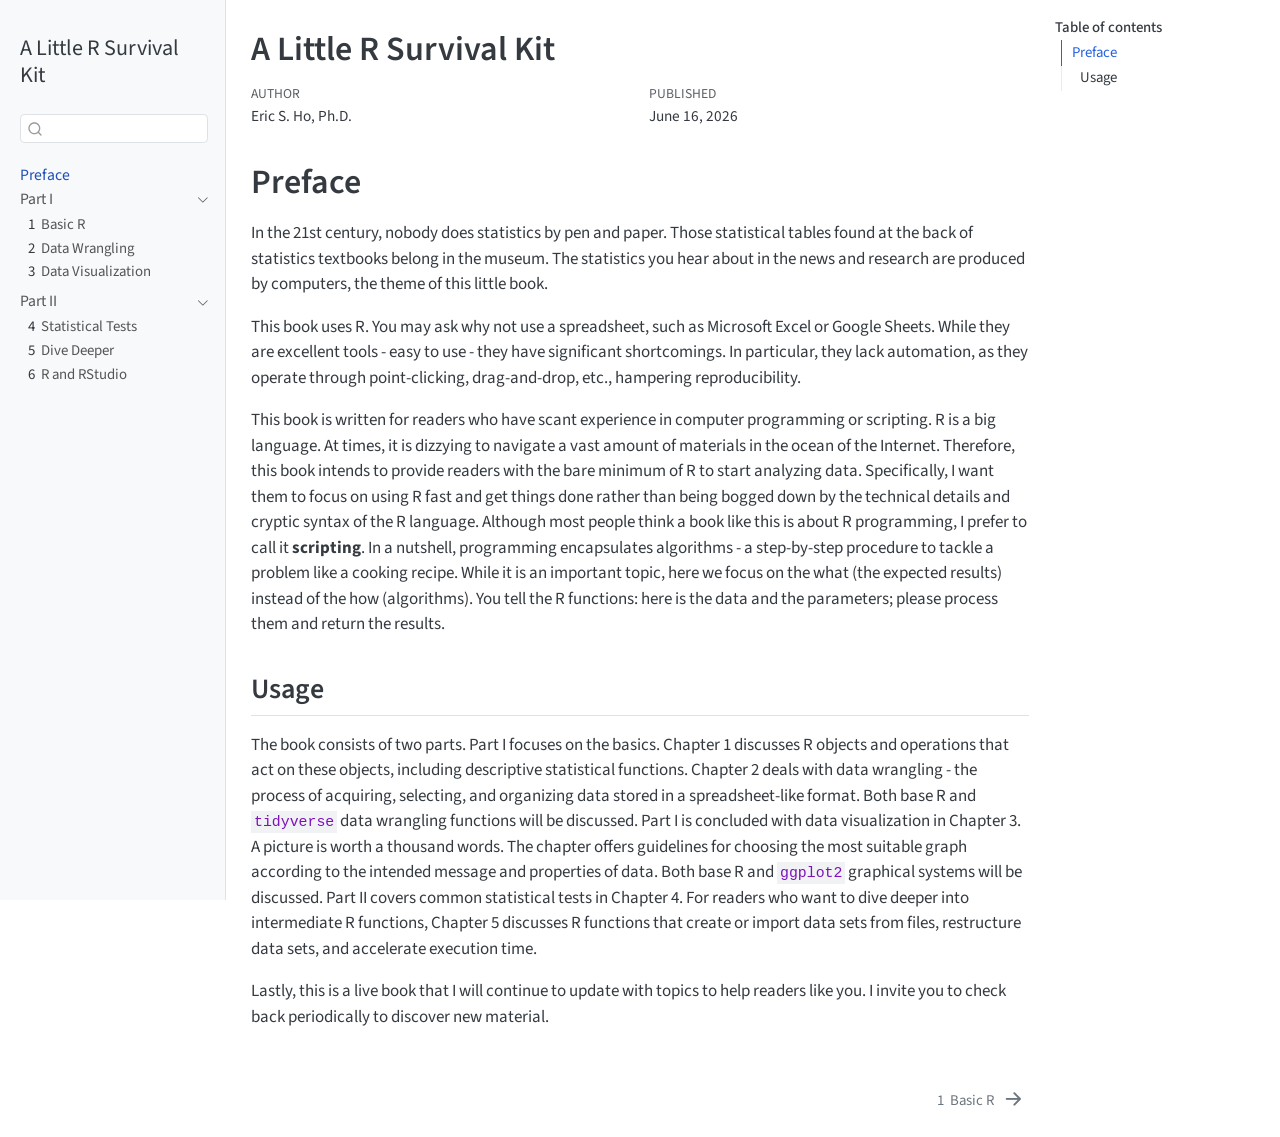
==== commit 19b55a80: "new ch6, update ch1" ====
--- a/docs/index.html
+++ b/docs/index.html
@@ -166,6 +166,12 @@
  <span class="menu-text"><span class="chapter-number">5</span>&nbsp; <span class="chapter-title">Dive Deeper</span></span></a>
   </div>
 </li>
+          <li class="sidebar-item">
+  <div class="sidebar-item-container"> 
+  <a href="./06_R_RStudio.html" class="sidebar-item-text sidebar-link">
+ <span class="menu-text"><span class="chapter-number">6</span>&nbsp; <span class="chapter-title">R and RStudio</span></span></a>
+  </div>
+</li>
       </ul>
   </li>
     </ul>
@@ -181,7 +187,6 @@
   <li><a href="#preface" id="toc-preface" class="nav-link active" data-scroll-target="#preface">Preface</a>
   <ul class="collapse">
   <li><a href="#usage" id="toc-usage" class="nav-link" data-scroll-target="#usage">Usage</a></li>
-  <li><a href="#rstudio" id="toc-rstudio" class="nav-link" data-scroll-target="#rstudio">RStudio</a></li>
   </ul></li>
   </ul>
 </nav>
@@ -228,11 +233,6 @@
 <section id="usage" class="level2 unnumbered">
 <h2 class="unnumbered anchored" data-anchor-id="usage">Usage</h2>
 <p>The book consists of two parts. Part I focuses on the basics. Chapter 1 discusses R objects and operations that act on these objects, including descriptive statistical functions. Chapter 2 deals with data wrangling - the process of acquiring, selecting, and organizing data stored in a spreadsheet-like format. Both base R and <code>tidyverse</code> data wrangling functions will be discussed. Part I is concluded with data visualization in Chapter 3. A picture is worth a thousand words. The chapter offers guidelines for choosing the most suitable graph according to the intended message and properties of data. Both base R and <code>ggplot2</code> graphical systems will be discussed. Part II covers common statistical tests in Chapter 4. For readers who want to dive deeper into intermediate R functions, Chapter 5 discusses R functions that create or import data sets from files, restructure data sets, and accelerate execution time.</p>
-</section>
-<section id="rstudio" class="level2 unnumbered">
-<h2 class="unnumbered anchored" data-anchor-id="rstudio">RStudio</h2>
-<p>Scripting is best learned through hands-on practice; it is like learning to swim. You don’t just listen to instructions. You’ve got to jump into the water and get wet! To try out the examples and exercises, you need to use RStudio. There are two options to access RStudio: a cloud service (Posit Cloud) and installing RStudio on your own computer. For the first option, no software installation is required. All you need is a Web Browser with an internet connection. The first time, you can sign up for an account and choose a plan from <a href="https://posit.cloud/plans?utm_source=Website&amp;utm_medium=IDE_Download">Posit Cloud</a>. As this book covers the foundational R features, the basic, free plan will work. Your work will be saved in the cloud under your account, regardless of what computer you use, as long as you log in to the same account.</p>
-<p>Alternatively, if you prefer better control of RStudio, you can install two software packages, R and RStudio, on your own computers. However, it becomes your responsibility to maintain and update them in the future. Why do you need to install two programs instead of just RStudio? In a car analogy, R is like the engine, and RStudio is like the dashboard. RStudio provides a user-friendly Interactive Development Environment (IDE) for users to instruct R to perform the actual work. A favorable feature of R is that it can be installed on a Windows or a Mac computer. If your computer is a Chromebook, Posit Cloud is preferred, as installing R and RStudio on a Chromebook is less straightforward. For Windows and Mac, the installation is simple; it only takes a few double-clicks. Note that you must install R before RStudio. Here are the links to download <a href="https://cran.r-project.org/">R</a> and <a href="https://posit.co/download/rstudio-desktop/">RStudio</a>.</p>
 <p>Lastly, this is a live book that I will continue to update with topics to help readers like you. I invite you to check back periodically to discover new material.</p>
 <!--
 Must include the follow R block; otherwise BookDown Build will not create missing files, e.g., packages.bib.
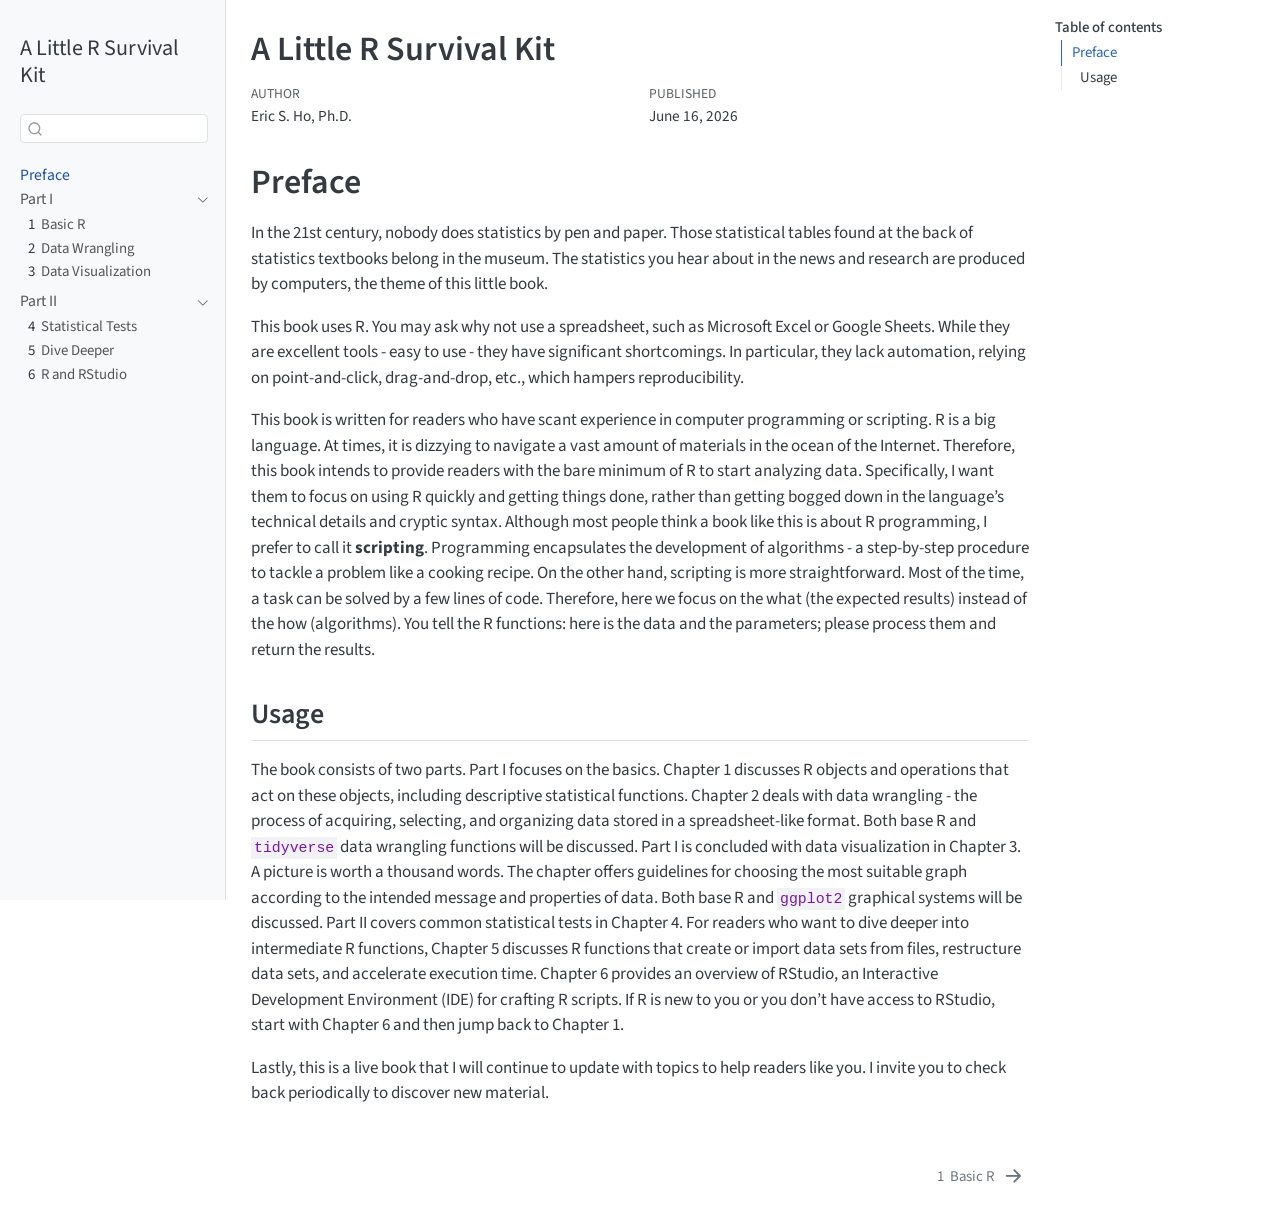
==== commit 38386bc7: "update ch6 and the Preface" ====
--- a/docs/index.html
+++ b/docs/index.html
@@ -228,11 +228,11 @@
 <section id="preface" class="level1 unnumbered">
 <h1 class="unnumbered">Preface</h1>
 <p>In the 21st century, nobody does statistics by pen and paper. Those statistical tables found at the back of statistics textbooks belong in the museum. The statistics you hear about in the news and research are produced by computers, the theme of this little book.</p>
-<p>This book uses R. You may ask why not use a spreadsheet, such as Microsoft Excel or Google Sheets. While they are excellent tools - easy to use - they have significant shortcomings. In particular, they lack automation, as they operate through point-clicking, drag-and-drop, etc., hampering reproducibility.</p>
-<p>This book is written for readers who have scant experience in computer programming or scripting. R is a big language. At times, it is dizzying to navigate a vast amount of materials in the ocean of the Internet. Therefore, this book intends to provide readers with the bare minimum of R to start analyzing data. Specifically, I want them to focus on using R fast and get things done rather than being bogged down by the technical details and cryptic syntax of the R language. Although most people think a book like this is about R programming, I prefer to call it <strong>scripting</strong>. In a nutshell, programming encapsulates algorithms - a step-by-step procedure to tackle a problem like a cooking recipe. While it is an important topic, here we focus on the what (the expected results) instead of the how (algorithms). You tell the R functions: here is the data and the parameters; please process them and return the results.</p>
+<p>This book uses R. You may ask why not use a spreadsheet, such as Microsoft Excel or Google Sheets. While they are excellent tools - easy to use - they have significant shortcomings. In particular, they lack automation, relying on point-and-click, drag-and-drop, etc., which hampers reproducibility.</p>
+<p>This book is written for readers who have scant experience in computer programming or scripting. R is a big language. At times, it is dizzying to navigate a vast amount of materials in the ocean of the Internet. Therefore, this book intends to provide readers with the bare minimum of R to start analyzing data. Specifically, I want them to focus on using R quickly and getting things done, rather than getting bogged down in the language’s technical details and cryptic syntax. Although most people think a book like this is about R programming, I prefer to call it <strong>scripting</strong>. Programming encapsulates the development of algorithms - a step-by-step procedure to tackle a problem like a cooking recipe. On the other hand, scripting is more straightforward. Most of the time, a task can be solved by a few lines of code. Therefore, here we focus on the what (the expected results) instead of the how (algorithms). You tell the R functions: here is the data and the parameters; please process them and return the results.</p>
 <section id="usage" class="level2 unnumbered">
 <h2 class="unnumbered anchored" data-anchor-id="usage">Usage</h2>
-<p>The book consists of two parts. Part I focuses on the basics. Chapter 1 discusses R objects and operations that act on these objects, including descriptive statistical functions. Chapter 2 deals with data wrangling - the process of acquiring, selecting, and organizing data stored in a spreadsheet-like format. Both base R and <code>tidyverse</code> data wrangling functions will be discussed. Part I is concluded with data visualization in Chapter 3. A picture is worth a thousand words. The chapter offers guidelines for choosing the most suitable graph according to the intended message and properties of data. Both base R and <code>ggplot2</code> graphical systems will be discussed. Part II covers common statistical tests in Chapter 4. For readers who want to dive deeper into intermediate R functions, Chapter 5 discusses R functions that create or import data sets from files, restructure data sets, and accelerate execution time.</p>
+<p>The book consists of two parts. Part I focuses on the basics. Chapter 1 discusses R objects and operations that act on these objects, including descriptive statistical functions. Chapter 2 deals with data wrangling - the process of acquiring, selecting, and organizing data stored in a spreadsheet-like format. Both base R and <code>tidyverse</code> data wrangling functions will be discussed. Part I is concluded with data visualization in Chapter 3. A picture is worth a thousand words. The chapter offers guidelines for choosing the most suitable graph according to the intended message and properties of data. Both base R and <code>ggplot2</code> graphical systems will be discussed. Part II covers common statistical tests in Chapter 4. For readers who want to dive deeper into intermediate R functions, Chapter 5 discusses R functions that create or import data sets from files, restructure data sets, and accelerate execution time. Chapter 6 provides an overview of RStudio, an Interactive Development Environment (IDE) for crafting R scripts. If R is new to you or you don’t have access to RStudio, start with Chapter 6 and then jump back to Chapter 1.</p>
 <p>Lastly, this is a live book that I will continue to update with topics to help readers like you. I invite you to check back periodically to discover new material.</p>
 <!--
 Must include the follow R block; otherwise BookDown Build will not create missing files, e.g., packages.bib.
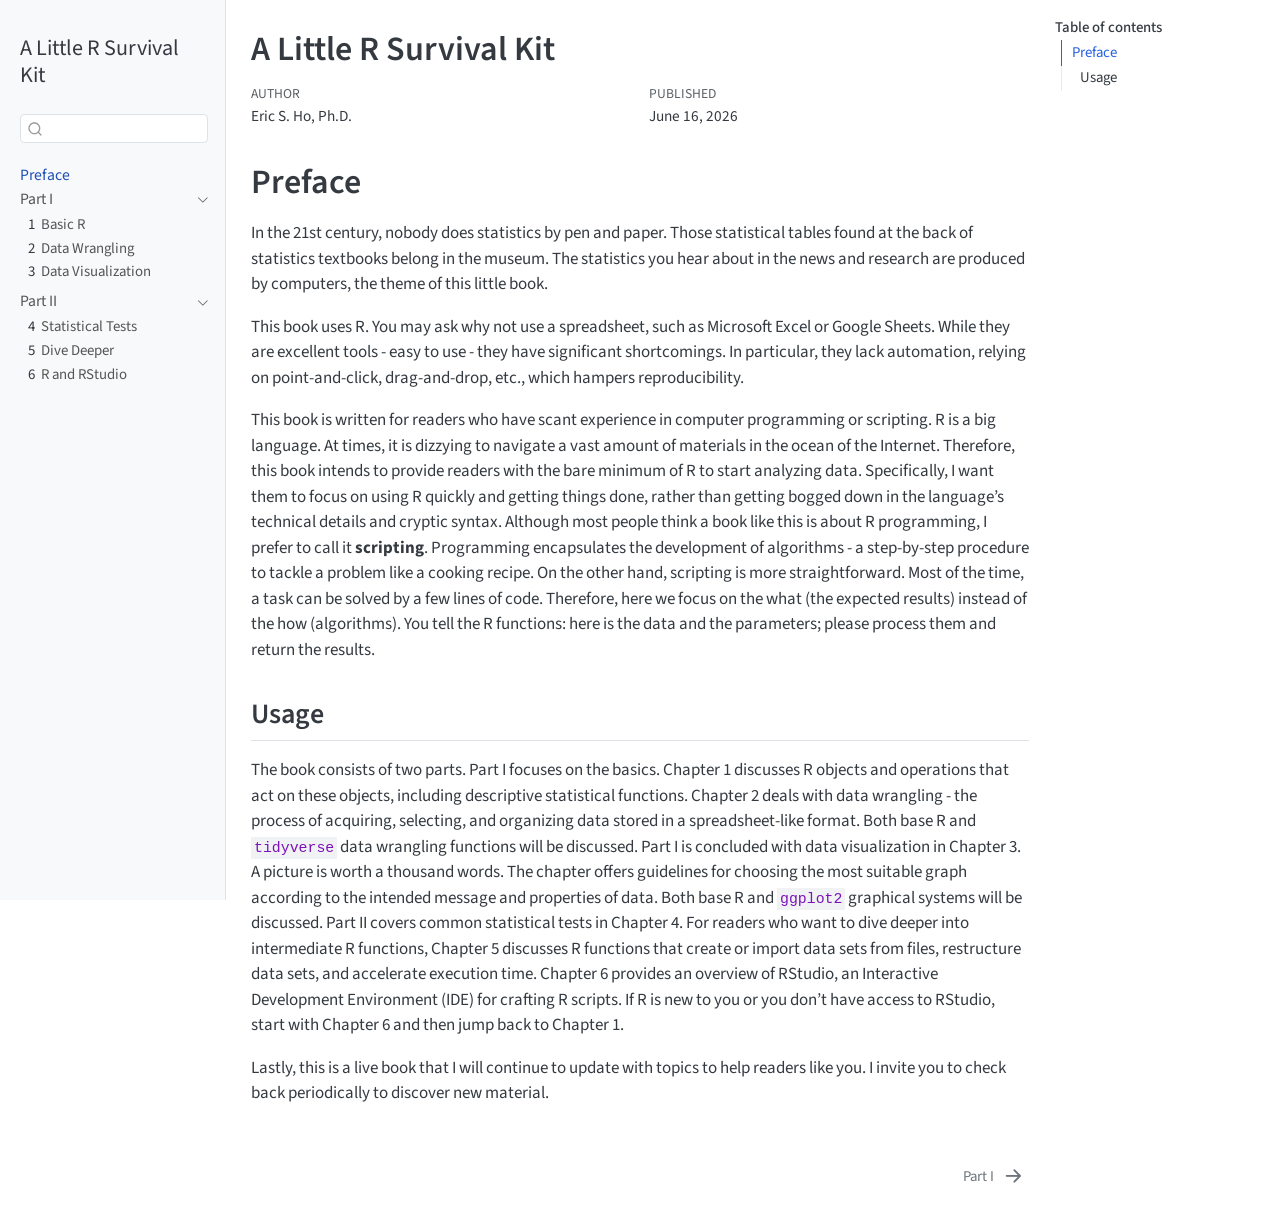
==== commit 56db4200: "add Part I" ====
--- a/docs/index.html
+++ b/docs/index.html
@@ -32,7 +32,7 @@
 <script src="site_libs/quarto-search/fuse.min.js"></script>
 <script src="site_libs/quarto-search/quarto-search.js"></script>
 <meta name="quarto:offset" content="./">
-<link href="./01_Part1_Basic_R.html" rel="next">
+<link href="./part1.html" rel="next">
 <script src="site_libs/quarto-html/quarto.js" type="module"></script>
 <script src="site_libs/quarto-html/tabsets/tabsets.js" type="module"></script>
 <script src="site_libs/quarto-html/axe/axe-check.js" type="module"></script>
@@ -118,7 +118,7 @@
 </li>
         <li class="sidebar-item sidebar-item-section">
       <div class="sidebar-item-container"> 
-            <a class="sidebar-item-text sidebar-link text-start" data-bs-toggle="collapse" data-bs-target="#quarto-sidebar-section-1" role="navigation" aria-expanded="true">
+            <a href="./part1.html" class="sidebar-item-text sidebar-link">
  <span class="menu-text">Part I</span></a>
           <a class="sidebar-item-toggle text-start" data-bs-toggle="collapse" data-bs-target="#quarto-sidebar-section-1" role="navigation" aria-expanded="true" aria-label="Toggle section">
             <i class="bi bi-chevron-right ms-2"></i>
@@ -653,8 +653,8 @@
   <div class="nav-page nav-page-previous">
   </div>
   <div class="nav-page nav-page-next">
-      <a href="./01_Part1_Basic_R.html" class="pagination-link" aria-label="Basic R">
-        <span class="nav-page-text"><span class="chapter-number">1</span>&nbsp; <span class="chapter-title">Basic R</span></span> <i class="bi bi-arrow-right-short"></i>
+      <a href="./part1.html" class="pagination-link" aria-label="Part I">
+        <span class="nav-page-text">Part I</span> <i class="bi bi-arrow-right-short"></i>
       </a>
   </div>
 </nav>
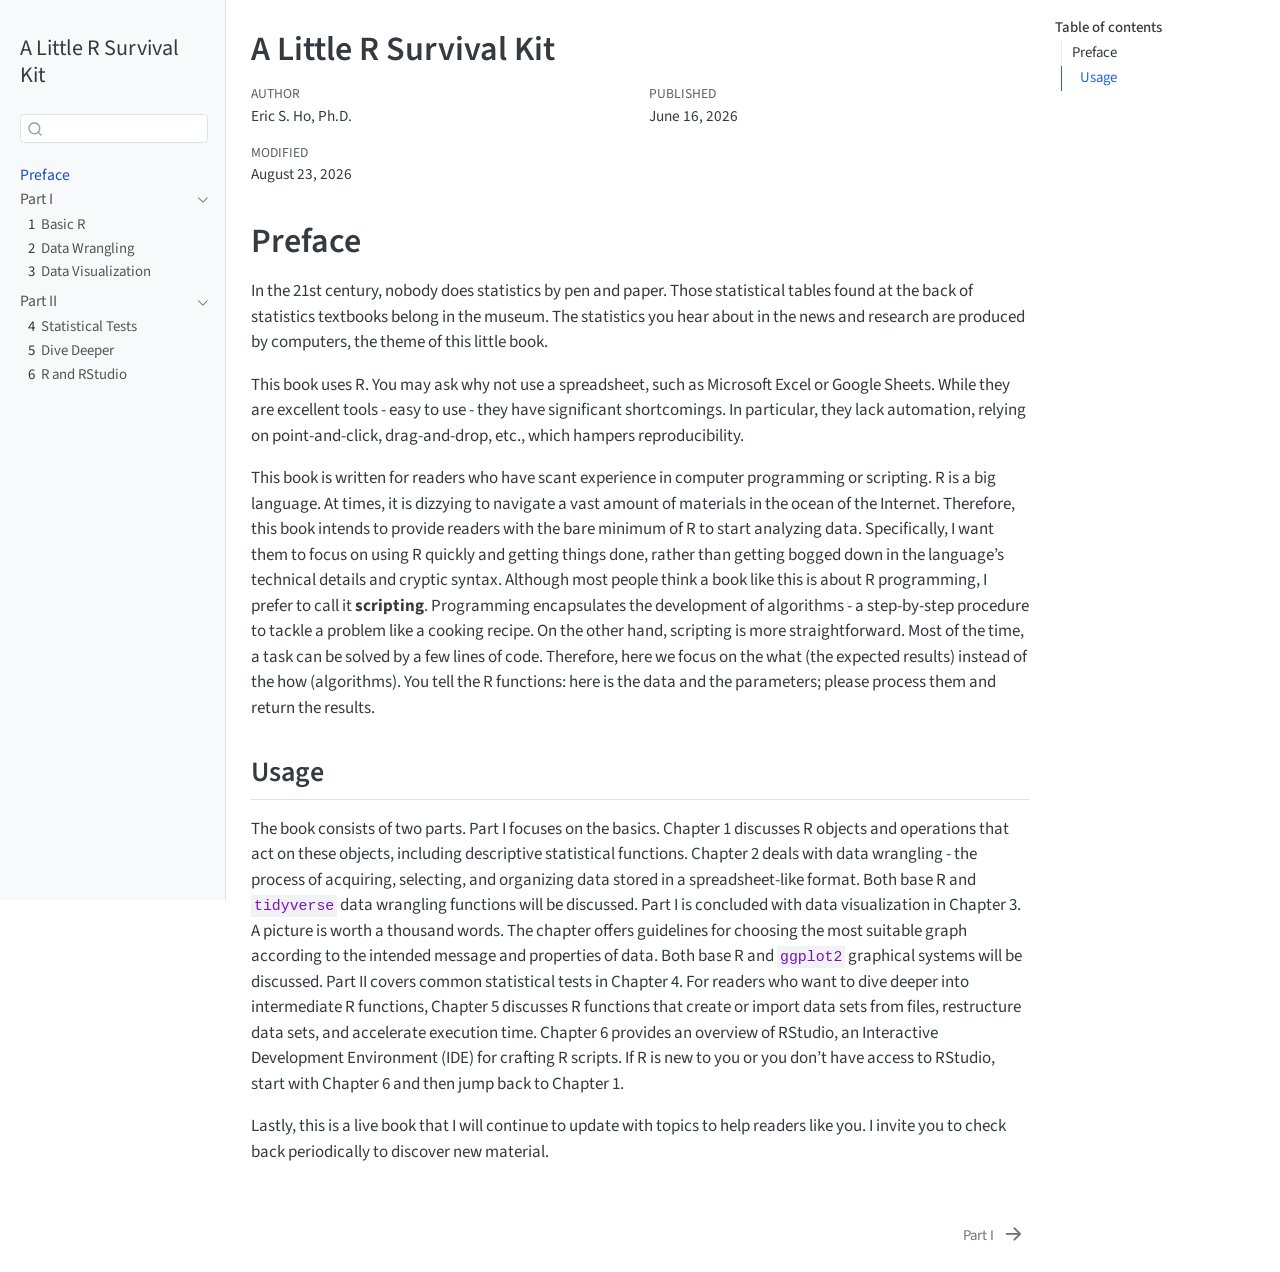
==== commit db19178c: "revised data cleaning" ====
--- a/docs/index.html
+++ b/docs/index.html
@@ -147,7 +147,7 @@
   </li>
         <li class="sidebar-item sidebar-item-section">
       <div class="sidebar-item-container"> 
-            <a class="sidebar-item-text sidebar-link text-start" data-bs-toggle="collapse" data-bs-target="#quarto-sidebar-section-2" role="navigation" aria-expanded="true">
+            <a href="./part2.html" class="sidebar-item-text sidebar-link">
  <span class="menu-text">Part II</span></a>
           <a class="sidebar-item-toggle text-start" data-bs-toggle="collapse" data-bs-target="#quarto-sidebar-section-2" role="navigation" aria-expanded="true" aria-label="Toggle section">
             <i class="bi bi-chevron-right ms-2"></i>
@@ -217,6 +217,12 @@
     </div>
   </div>
   
+    <div>
+    <div class="quarto-title-meta-heading">Modified</div>
+    <div class="quarto-title-meta-contents">
+      <p class="date-modified">August 23, 2026</p>
+    </div>
+  </div>
     
   </div>
   
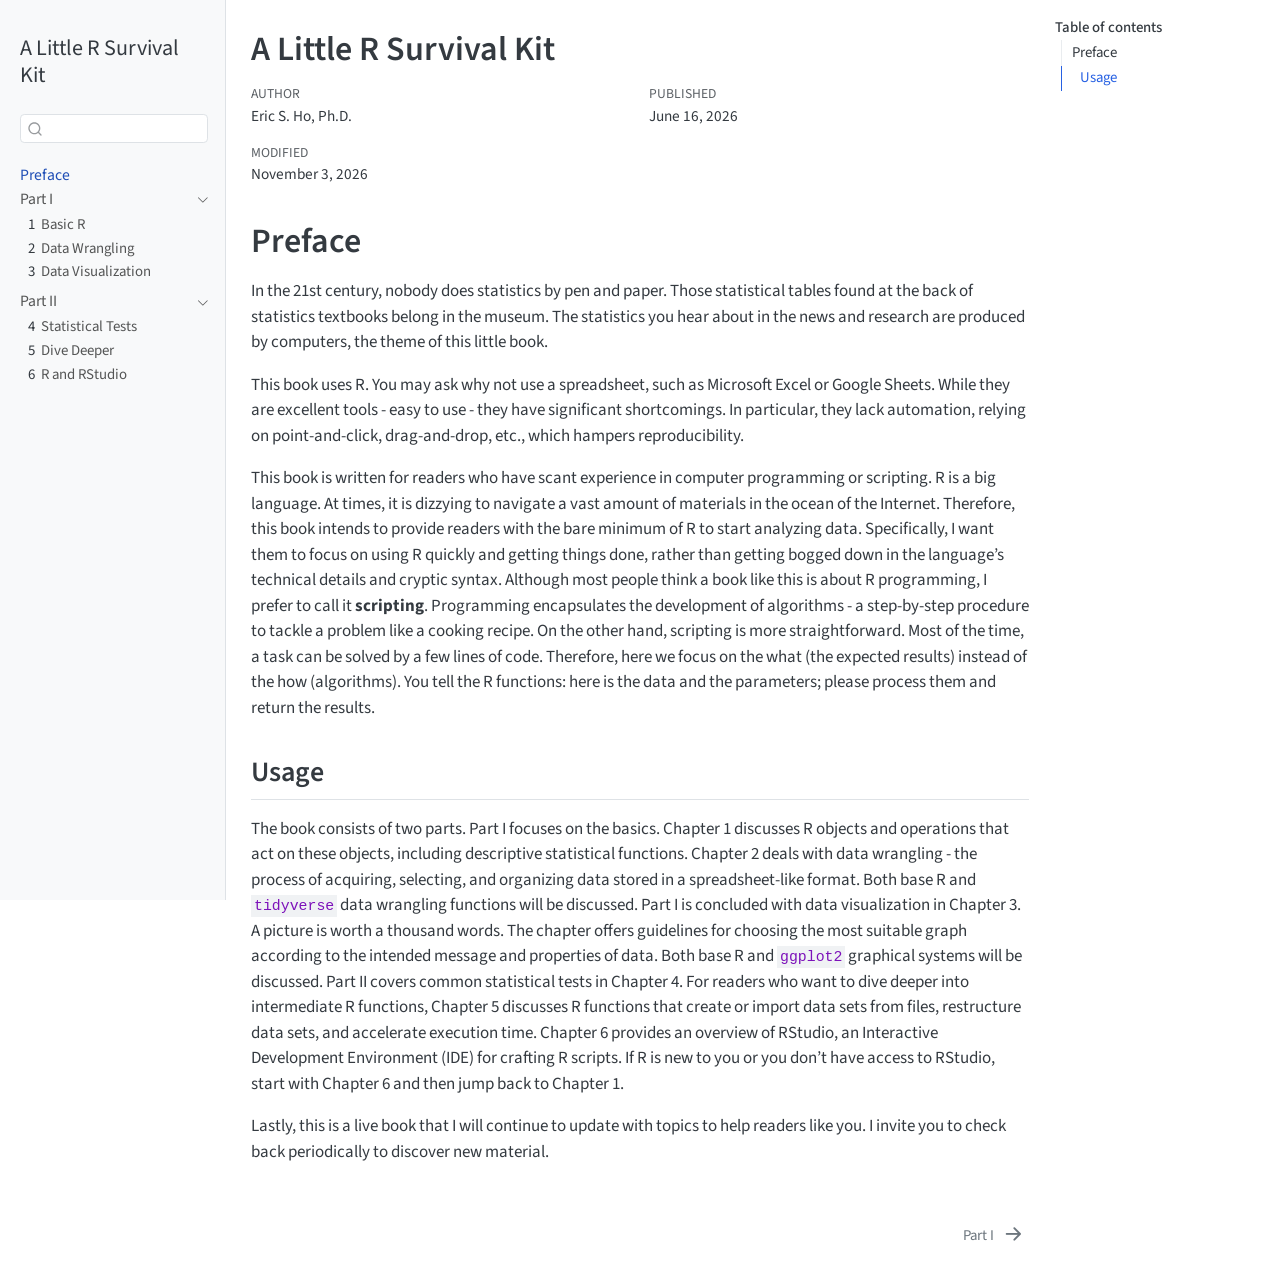
==== commit bd9bbd98: "revised data cleaning" ====
--- a/docs/index.html
+++ b/docs/index.html
@@ -220,7 +220,7 @@
     <div>
     <div class="quarto-title-meta-heading">Modified</div>
     <div class="quarto-title-meta-contents">
-      <p class="date-modified">August 23, 2026</p>
+      <p class="date-modified">November 3, 2026</p>
     </div>
   </div>
     
